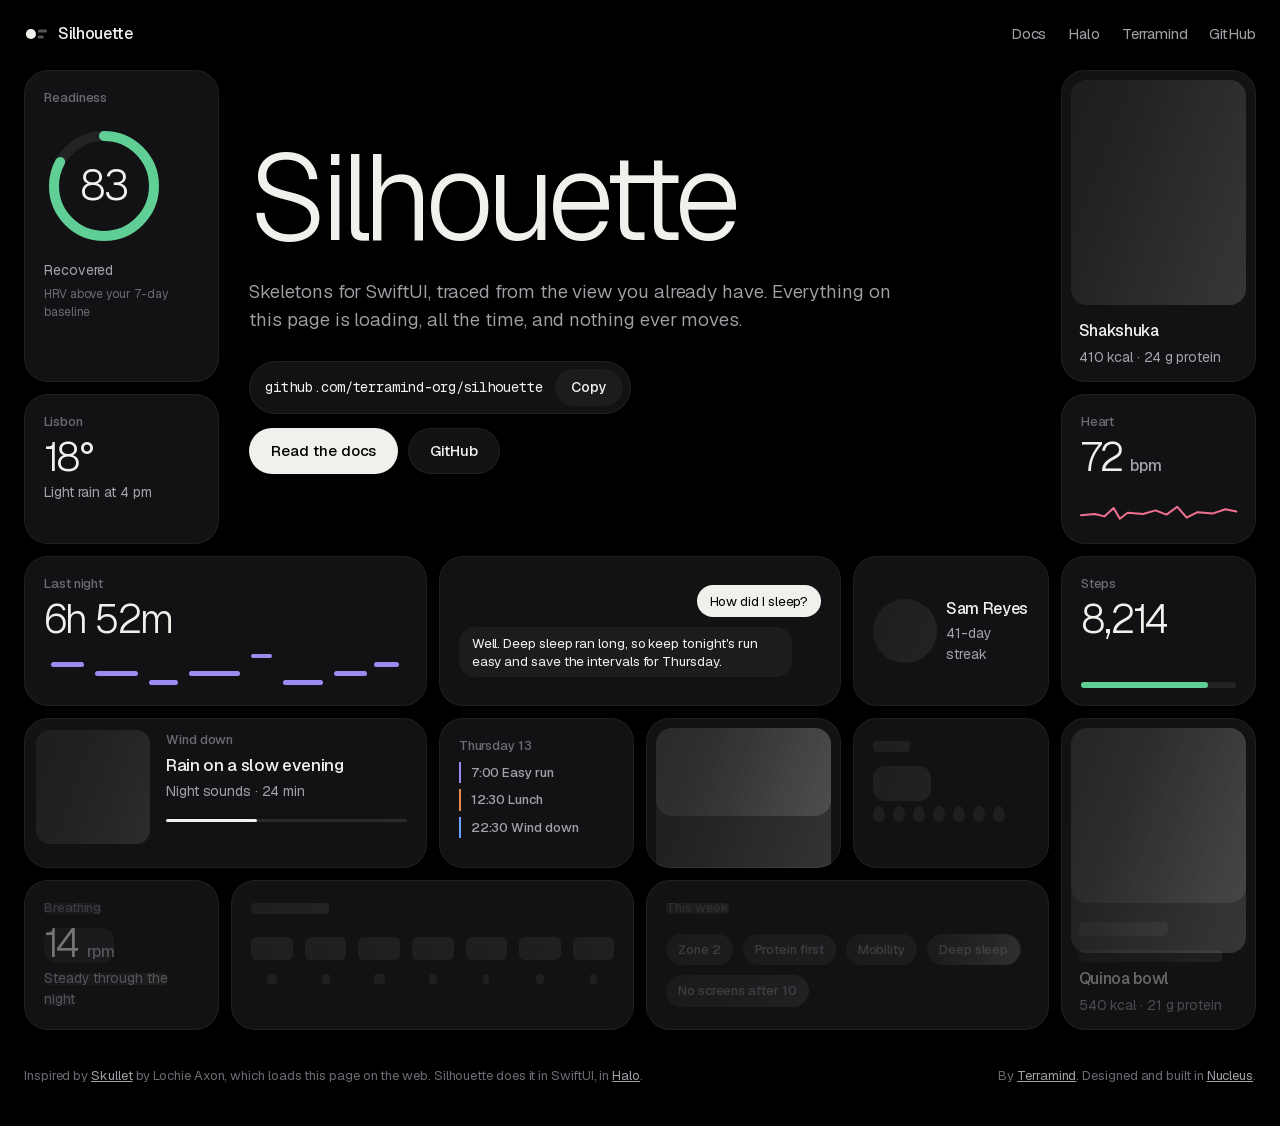
==== docs/index.html @ 97f40c13 "Landing skeletons match their cards exactly - Each card keeps its own remembered shape: without an i" ====
<!doctype html>
<html lang="en">
<head>
  <meta charset="utf-8">
  <meta name="viewport" content="width=device-width, initial-scale=1">
  <title>Silhouette: skeleton loading states for SwiftUI</title>
  <meta name="description" content="Silhouette draws a skeleton of exactly what is about to load in your SwiftUI app, traced from your real layout, so nothing on the page moves when the data arrives.">
  <meta name="theme-color" content="#000000">
  <meta name="color-scheme" content="dark">
  <meta property="og:type" content="website">
  <meta property="og:title" content="Silhouette: skeleton loading states for SwiftUI">
  <meta property="og:description" content="Skeletons traced from the SwiftUI view you already have, revealed as one sweep. Nothing on the page moves when the data lands.">
  <meta property="og:image" content="https://silhouette.terramind.io/assets/og.png">
  <meta name="twitter:card" content="summary_large_image">
  <link rel="icon" href="assets/mark.svg" type="image/svg+xml">
  <link rel="preload" href="assets/fonts/geist.woff2" as="font" type="font/woff2" crossorigin>
  <link rel="stylesheet" href="assets/landing.css?v=14">
  <script>if (!matchMedia("(prefers-reduced-motion: reduce)").matches) { document.documentElement.classList.add("waiting"); setTimeout(() => document.documentElement.classList.remove("waiting"), 1500); }</script>
</head>
<body>
  <header class="bar">
    <a class="brand" href="./" aria-label="Silhouette home">
      <svg viewBox="0 0 26 26" aria-hidden="true"><circle cx="7.5" cy="13" r="5.5"/><rect x="15" y="8" width="10" height="3.4" rx="1.7"/><rect x="15" y="14.6" width="6.5" height="3.4" rx="1.7"/></svg>
      Silhouette
    </a>
    <nav>
      <a href="docs/">Docs</a>
      <a href="https://tmnd.link/22sx1GlC">Halo</a>
      <a href="https://tmnd.link/O5UfLjI8">Terramind</a>
      <a href="https://github.com/terramind-org/silhouette">GitHub</a>
    </nav>
  </header>

  <main class="wall">
    <div class="lead" data-loads>
      <h1>Silhouette</h1>
      <p>Skeletons for SwiftUI, traced from the view you already have. Everything on this page is loading, all the time, and nothing ever moves.</p>
      <div class="install"><code>github.com/terramind-org/silhouette</code><button type="button" class="copy">Copy</button></div>
      <div class="go">
        <a class="button dark" href="docs/">Read the docs</a>
        <a class="button" href="https://github.com/terramind-org/silhouette">GitHub</a>
      </div>
    </div>

    <article class="piece tall readiness" data-piece>
      <span class="label">Readiness</span>
      <div class="dial">
        <svg class="ring" viewBox="0 0 120 120" aria-hidden="true"><circle cx="60" cy="60" r="50"/><circle class="on" cx="60" cy="60" r="50" pathLength="100" stroke-dasharray="83 100"/></svg>
        <strong class="big">83</strong>
      </div>
      <span>Recovered</span>
      <small>HRV above your 7-day baseline</small>
    </article>

    <article class="piece peach tall photo-card" data-piece>
      <img src="assets/img/plate-shakshuka.jpg" alt="A pan of shakshuka" width="640" height="640">
      <strong>Shakshuka</strong>
      <span>410 kcal · 24 g protein</span>
    </article>

    <article class="piece lilac wide" data-piece>
      <span class="label">Last night</span>
      <strong class="big">6h 52m</strong>
      <div class="stages" aria-hidden="true">
        <i style="--x:2%;--w:9%;--y:1"></i><i style="--x:14%;--w:12%;--y:2"></i><i style="--x:29%;--w:8%;--y:3"></i><i style="--x:40%;--w:14%;--y:2"></i><i style="--x:57%;--w:6%;--y:0"></i><i style="--x:66%;--w:11%;--y:3"></i><i style="--x:80%;--w:9%;--y:2"></i><i style="--x:91%;--w:7%;--y:1"></i>
      </div>
    </article>

    <article class="piece sky" data-piece>
      <span class="label">Lisbon</span>
      <strong class="big">18°</strong>
      <span>Light rain at 4 pm</span>
    </article>

    <article class="piece butter wide chat" data-piece>
      <p class="them">How did I sleep?</p>
      <p class="coach">Well. Deep sleep ran long, so keep tonight's run easy and save the intervals for Thursday.</p>
    </article>

    <article class="piece blush" data-piece>
      <span class="label">Heart</span>
      <strong class="big">72 <small>bpm</small></strong>
      <svg class="line" viewBox="0 0 200 50" preserveAspectRatio="none" aria-hidden="true"><polyline points="0,32 18,30 30,34 42,20 50,38 60,28 80,30 96,24 110,31 124,18 136,36 150,27 170,29 186,22 200,26"/></svg>
    </article>

    <article class="piece ice person" data-piece>
      <img src="assets/img/Hero.jpg" alt="" width="640" height="640">
      <div class="meta"><strong>Sam Reyes</strong><span>41-day streak</span></div>
    </article>

    <article class="piece ink wide playing" data-piece>
      <img src="assets/img/Sleeper.jpg" alt="" width="640" height="427">
      <div class="meta">
        <span class="label">Wind down</span>
        <strong>Rain on a slow evening</strong>
        <span>Night sounds · 24 min</span>
        <div class="track"><i></i></div>
      </div>
    </article>

    <article class="piece mint" data-piece>
      <span class="label">Steps</span>
      <strong class="big">8,214</strong>
      <div class="meter"><i style="width:82%"></i></div>
    </article>

    <article class="piece paper day" data-piece>
      <span class="label">Thursday 13</span>
      <p class="event lilac-ink">7:00 Easy run</p>
      <p class="event peach-ink">12:30 Lunch</p>
      <p class="event sky-ink">22:30 Wind down</p>
    </article>

    <article class="piece butter photo-card" data-piece>
      <img src="assets/img/plate-edamame.jpg" alt="A bowl of edamame" width="640" height="640">
      <strong>Edamame</strong>
    </article>

    <article class="piece sky" data-piece>
      <span class="label">Water</span>
      <strong class="big">1.6 <small>L</small></strong>
      <div class="drops" aria-hidden="true"><i></i><i></i><i></i><i></i><i></i><i class="off"></i><i class="off"></i></div>
    </article>

    <article class="piece lilac tall photo-card" data-piece>
      <img src="assets/img/plate-quinoa-bowl.jpg" alt="A quinoa bowl" width="640" height="640">
      <strong>Quinoa bowl</strong>
      <span>540 kcal · 21 g protein</span>
    </article>

    <article class="piece ice" data-piece>
      <span class="label">Breathing</span>
      <strong class="big">14 <small>rpm</small></strong>
      <span>Steady through the night</span>
    </article>

    <article class="piece peach wide week" data-piece>
      <span class="label">Training load</span>
      <div class="bars" aria-hidden="true"><i style="--h:42%"></i><i style="--h:70%"></i><i style="--h:30%"></i><i style="--h:88%"></i><i style="--h:56%"></i><i style="--h:18%"></i><i class="today" style="--h:64%"></i></div>
      <div class="days" aria-hidden="true"><b>M</b><b>T</b><b>W</b><b>T</b><b>F</b><b>S</b><b>S</b></div>
    </article>

    <article class="piece blush wide tags" data-piece>
      <span class="label">This week</span>
      <div class="chips"><b>Zone 2</b><b>Protein first</b><b>Mobility</b><b>Deep sleep</b><b>No screens after 10</b></div>
    </article>
  </main>

  <footer class="foot">
    <span>Inspired by <a href="https://skullet.lochie.me">Skullet</a> by Lochie Axon, which loads this page on the web. Silhouette does it in SwiftUI, in <a href="https://tmnd.link/22sx1GlC">Halo</a>.</span>
    <span>By <a href="https://tmnd.link/O5UfLjI8">Terramind</a>. Designed and built in <a href="https://tmnd.link/MptXVvgz">Nucleus</a>.</span>
  </footer>

  <script type="module" src="assets/landing.js?v=10"></script>
</body>
</html>
---- docs/assets/landing.css ----
/* The landing page: one dark wall of things loading. Quiet surfaces; colour only where the content has it. */

:root {
  --page: #000;
  --surface: #121214;
  --raised: #1c1c1f;
  --ink: #f2f0ec;
  --ink-2: #a3a1a8;
  --ink-3: #6c6a72;
  --line: rgb(255 255 255 / 0.06);
  --green: #5fcf95;
  --violet: #9b8cf2;
  --orange: #f08a4b;
  --rose: #f0718f;
  --blue: #6ea2ff;
  --font: "Geist", -apple-system, BlinkMacSystemFont, system-ui, sans-serif;
  --mono: "Geist Mono", ui-monospace, "SF Mono", Menlo, monospace;
}

@font-face {
  font-family: "Geist";
  src: url("fonts/geist.woff2") format("woff2");
  font-weight: 100 900;
  font-display: swap;
}
@font-face {
  font-family: "Geist Mono";
  src: url("fonts/geist-mono.woff2") format("woff2");
  font-weight: 100 900;
  font-display: swap;
}

* { box-sizing: border-box; }
html { background: var(--page); color-scheme: dark; }
body {
  margin: 0;
  color: var(--ink);
  font: 15px/1.5 var(--font);
  letter-spacing: -0.005em;
  -webkit-font-smoothing: antialiased;
  -moz-osx-font-smoothing: grayscale;
  text-rendering: optimizeLegibility;
}
a { color: inherit; }
img { display: block; max-width: 100%; }

/* ---------- Bar ---------- */

.bar {
  display: flex;
  align-items: center;
  justify-content: space-between;
  flex-wrap: wrap;
  gap: 12px 24px;
  max-width: 1320px;
  margin: 0 auto;
  padding: 22px 24px 10px;
}
.brand { display: inline-flex; align-items: center; gap: 10px; font-weight: 500; font-size: 16px; letter-spacing: -0.02em; text-decoration: none; }
.brand svg { width: 24px; height: 24px; fill: var(--ink); }
.brand svg rect { opacity: 0.35; }
.bar nav { display: flex; flex-wrap: wrap; gap: 22px; font-size: 15px; }
.bar nav a { color: var(--ink-2); text-decoration: none; }
.bar nav a:hover { color: var(--ink); }

/* ---------- The wall ---------- */

.wall {
  display: grid;
  grid-template-columns: repeat(6, minmax(0, 1fr));
  /* Rows never depend on what is in them: a card is the same size loading and loaded, so the
     wall never reflows when its content lands. */
  grid-auto-rows: 150px;
  grid-auto-flow: dense;
  gap: 12px;
  max-width: 1320px;
  margin: 0 auto;
  padding: 14px 24px 28px;
}

.lead {
  grid-column: 2 / span 4;
  grid-row: 1 / span 3;
  padding: 8px 18px;
}
/* Each piece's content sits in one wrapper that carries its layout, so the copy Skullet measures
   lays out exactly like the content it stands for. */
.in { display: flex; flex-direction: column; gap: 4px; height: 100%; min-height: 0; min-width: 0; }
.lead .in { justify-content: center; gap: 0; }
.lead h1 {
  margin: 0;
  font: 300 clamp(56px, 9.5vw, 144px)/0.95 var(--font);
  letter-spacing: -0.06em;
}
.lead p {
  margin: 22px 0 0;
  max-width: 34em;
  font-size: clamp(16px, 1.5vw, 19px);
  line-height: 1.5;
  font-weight: 350;
  color: var(--ink-2);
}
.install {
  display: inline-flex;
  align-items: center;
  gap: 12px;
  align-self: flex-start;
  margin-top: 26px;
  padding: 8px 8px 8px 16px;
  border-radius: 999px;
  background: var(--surface);
  box-shadow: inset 0 0 0 1px var(--line);
}
.install code { font: 14px var(--mono); color: var(--ink); }
.copy, .button {
  font: inherit;
  font-size: 14px;
  font-weight: 500;
  border: 0;
  border-radius: 999px;
  padding: 8px 16px;
  cursor: pointer;
  background: var(--raised);
  color: var(--ink);
  text-decoration: none;
}
.copy.done { color: var(--green); }
.go { display: flex; gap: 10px; margin-top: 14px; }
.button { padding: 12px 22px; font-size: 15px; background: var(--surface); box-shadow: inset 0 0 0 1px var(--line); }
.button.dark { background: var(--ink); color: #000; box-shadow: none; }

/* ---------- Pieces ---------- */

.piece {
  position: relative;
  min-width: 0;
  overflow: hidden;
  border-radius: 24px;
  padding: 18px 20px;
  background: var(--surface);
  box-shadow: inset 0 0 0 1px var(--line);
  --skullet-base: rgb(255 255 255 / 0.06);
  --skullet-highlight: rgb(255 255 255 / 0.1);
}
.piece.wide { grid-column: span 2; }
.piece.tall { grid-row: span 2; }

.label { font-size: 13px; font-weight: 500; color: var(--ink-3); }
.piece span:not(.label) { font-size: 14px; color: var(--ink-2); }
.piece small { font-size: 12px; color: var(--ink-3); }
.big { font: 300 40px/1.05 var(--font); letter-spacing: -0.045em; color: var(--ink); }
.big small { font-size: 16px; font-weight: 500; letter-spacing: 0; color: var(--ink-2); }

/* Readiness ring */
.dial { position: relative; width: 120px; height: 120px; margin: 14px 0 10px; }
.dial .big { position: absolute; inset: 0; display: grid; place-items: center; font-size: 42px; }
.ring { width: 100%; height: 100%; transform: rotate(-90deg); }
.ring circle { fill: none; stroke: rgb(255 255 255 / 0.07); stroke-width: 10; }
.ring .on { stroke: var(--green); stroke-linecap: round; }

/* Photo cards */
.photo-card { padding: 10px 10px 14px; }
.photo-card img { width: 100%; flex: 1; min-height: 0; object-fit: cover; border-radius: 16px; }
.photo-card strong { margin: 10px 8px 0; font-size: 16px; font-weight: 500; letter-spacing: -0.02em; }
.photo-card span { margin: 0 8px; }

/* Sleep stages */
.stages { position: relative; flex: 1; min-height: 28px; margin-top: 10px; }
.stages i { position: absolute; left: var(--x); width: var(--w); top: calc(var(--y) * 26%); height: 14%; border-radius: 999px; background: var(--violet); }

/* Chat */
.chat .in { justify-content: center; gap: 10px; }
.chat p { margin: 0; padding: 7px 13px; border-radius: 16px; font-size: 13.5px; line-height: 1.35; max-width: 92%; }
.chat .them { align-self: flex-end; background: var(--ink); color: #000; }
.chat .coach { background: var(--raised); }

/* Heart line */
.line { width: 100%; height: 40px; margin-top: auto; padding-top: 10px; overflow: visible; }
.line polyline { fill: none; stroke: var(--rose); stroke-width: 2; stroke-linejoin: round; stroke-linecap: round; vector-effect: non-scaling-stroke; }

/* Person */
.person .in { flex-direction: row; align-items: center; gap: 14px; }
.person img { width: 64px; height: 64px; border-radius: 50%; object-fit: cover; object-position: 50% 20%; }
.person .meta { display: flex; flex-direction: column; gap: 2px; }
.person strong { font-size: 16px; font-weight: 500; letter-spacing: -0.02em; }

/* Now playing */
.playing { padding: 12px; }
.playing .in { flex-direction: row; align-items: flex-start; gap: 16px; }
.playing img { width: 114px; height: 114px; aspect-ratio: 1; border-radius: 14px; object-fit: cover; flex: none; }
.playing .meta { display: flex; flex-direction: column; justify-content: center; gap: 3px; min-width: 0; flex: 1; padding-right: 8px; }
.playing strong { font-size: 17px; font-weight: 500; letter-spacing: -0.02em; }
.track { height: 3px; border-radius: 3px; background: rgb(255 255 255 / 0.1); margin-top: 14px; }
.track i { display: block; width: 38%; height: 100%; border-radius: inherit; background: var(--ink); }

/* Steps */
.meter { height: 6px; border-radius: 99px; background: rgb(255 255 255 / 0.07); margin-top: auto; }
.meter i { display: block; height: 100%; border-radius: inherit; background: var(--green); }

/* Day */
.day .in { gap: 6px; }
.event { margin: 0; padding: 1px 10px; border-left: 2px solid; font-size: 13px; font-weight: 500; color: var(--ink-2); }
.lilac-ink { border-color: var(--violet); }
.peach-ink { border-color: var(--orange); }
.sky-ink { border-color: var(--blue); }

/* Water */
.drops { display: flex; gap: 8px; margin-top: auto; }
.drops i { width: 12px; height: 16px; border-radius: 50% 50% 50% 50% / 60% 60% 40% 40%; background: var(--blue); }
.drops i.off { background: rgb(255 255 255 / 0.08); }

/* Training load */
.bars { flex: 1; min-height: 30px; display: flex; align-items: flex-end; gap: 12px; margin-top: 8px; }
.bars i { flex: 1; min-width: 0; height: var(--h); border-radius: 6px; background: rgb(255 255 255 / 0.08); }
.bars i.today { background: var(--orange); }
.days { display: flex; gap: 12px; margin-top: 6px; }
.days b { flex: 1; min-width: 0; text-align: center; font-size: 11px; font-weight: 500; color: var(--ink-3); }

/* Tags */
.tags .chips { display: flex; flex-wrap: wrap; gap: 10px; margin-top: 12px; }
.tags b { font-weight: 500; font-size: 13px; padding: 6px 12px; border-radius: 999px; background: var(--raised); color: var(--ink-2); }

/* ---------- Foot ---------- */

.foot {
  display: flex;
  flex-wrap: wrap;
  justify-content: space-between;
  gap: 8px 24px;
  max-width: 1320px;
  margin: 0 auto;
  padding: 8px 24px 40px;
  font-size: 13px;
  color: var(--ink-3);
}
.foot a { color: var(--ink-2); }

/* Skullet holds a piece's content in a pane of its own, and while loading lays out the skeleton's
   copy in a container of its own: both take the piece's full height, so the skeleton is laid out
   exactly as the content will be. */
.piece [skullet-pane], .lead [skullet-pane],
.piece [skullet-loading], .lead [skullet-loading],
.piece [skullet-snapshot], .lead [skullet-snapshot] { height: 100%; }

/* Until the skeletons are drawn, what they stand for stays out of sight. */
.waiting [data-piece] > *, .waiting [data-loads] > * { visibility: hidden; }

/* ---------- Narrower screens ---------- */

/* Tablets and small laptops: four columns, the lead across the top. */
@media (max-width: 1180px) {
  .wall { grid-template-columns: repeat(4, minmax(0, 1fr)); }
  .lead { grid-column: 1 / -1; grid-row: 1 / span 3; padding: 24px 6px; }
}
/* Phones: two columns, wide pieces across both. */
@media (max-width: 720px) {
  .bar { padding: 16px 16px 4px; }
  .bar nav { gap: 18px; font-size: 14px; }
  .wall { grid-template-columns: repeat(2, minmax(0, 1fr)); grid-auto-rows: 150px; gap: 10px; padding: 8px 16px 24px; }
  .lead { padding: 28px 2px 22px; }
  .lead p { margin-top: 16px; }
  .install { margin-top: 20px; max-width: 100%; }
  .install code { font-size: 12.5px; overflow: hidden; text-overflow: ellipsis; white-space: nowrap; }
  .piece { border-radius: 20px; padding: 16px; }
  .big { font-size: 34px; }
  .playing img { width: 88px; height: 88px; }
  .foot { padding: 8px 16px 32px; }
}
/* The narrowest phones: wide pieces stay wide, everything else halves. */
@media (max-width: 380px) {
  .bar nav { gap: 14px; }
  .lead h1 { font-size: 52px; }
  .dial { width: 96px; height: 96px; }
  .dial .big { font-size: 32px; }
}
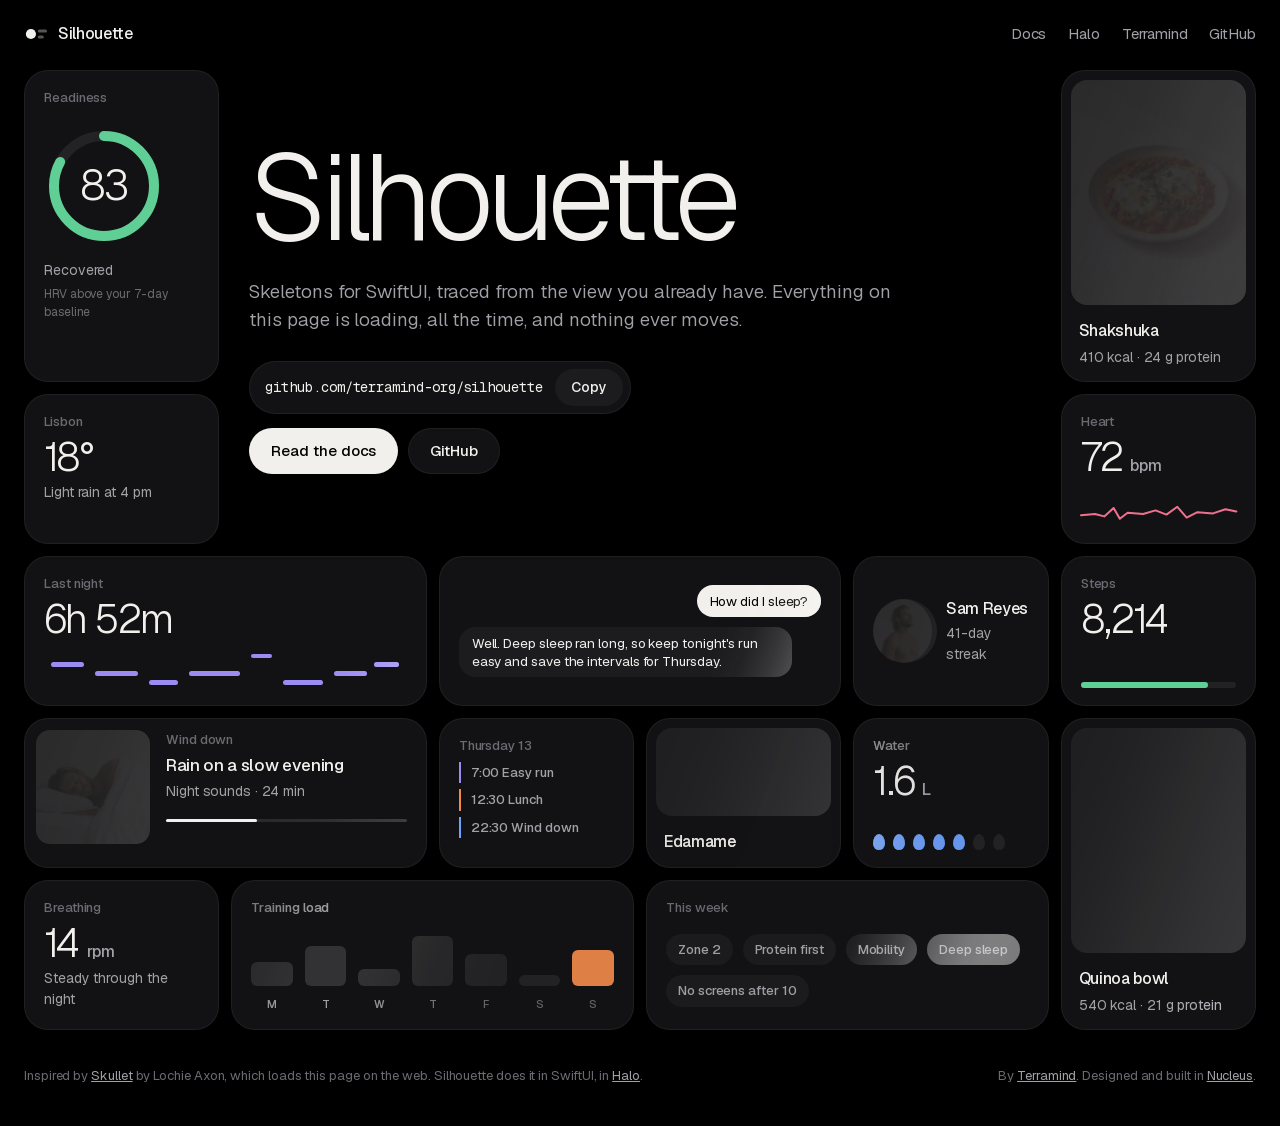
==== commit ac6a60f4: "Landing skeletons sit exactly on their content - Skeletons are measured only once the page's fonts a" ====
--- a/docs/index.html
+++ b/docs/index.html
@@ -14,8 +14,9 @@
   <meta name="twitter:card" content="summary_large_image">
   <link rel="icon" href="assets/mark.svg" type="image/svg+xml">
   <link rel="preload" href="assets/fonts/geist.woff2" as="font" type="font/woff2" crossorigin>
-  <link rel="stylesheet" href="assets/landing.css?v=14">
-  <script>if (!matchMedia("(prefers-reduced-motion: reduce)").matches) { document.documentElement.classList.add("waiting"); setTimeout(() => document.documentElement.classList.remove("waiting"), 1500); }</script>
+  <link rel="preload" href="assets/fonts/geist-mono.woff2" as="font" type="font/woff2" crossorigin>
+  <link rel="stylesheet" href="assets/landing.css?v=15">
+  <script>if (!matchMedia("(prefers-reduced-motion: reduce)").matches) { document.documentElement.classList.add("waiting"); setTimeout(() => document.documentElement.classList.remove("waiting"), 2500); }</script>
 </head>
 <body>
   <header class="bar">
@@ -151,6 +152,6 @@
     <span>By <a href="https://tmnd.link/O5UfLjI8">Terramind</a>. Designed and built in <a href="https://tmnd.link/MptXVvgz">Nucleus</a>.</span>
   </footer>
 
-  <script type="module" src="assets/landing.js?v=10"></script>
+  <script type="module" src="assets/landing.js?v=12"></script>
 </body>
 </html>
--- a/docs/assets/landing.css
+++ b/docs/assets/landing.css
@@ -154,7 +154,7 @@
 /* Readiness ring */
 .dial { position: relative; width: 120px; height: 120px; margin: 14px 0 10px; }
 .dial .big { position: absolute; inset: 0; display: grid; place-items: center; font-size: 42px; }
-.ring { width: 100%; height: 100%; transform: rotate(-90deg); }
+.ring { width: 100%; height: 100%; border-radius: 50%; transform: rotate(-90deg); }
 .ring circle { fill: none; stroke: rgb(255 255 255 / 0.07); stroke-width: 10; }
 .ring .on { stroke: var(--green); stroke-linecap: round; }
 
@@ -175,7 +175,7 @@
 .chat .coach { background: var(--raised); }
 
 /* Heart line */
-.line { width: 100%; height: 40px; margin-top: auto; padding-top: 10px; overflow: visible; }
+.line { width: 100%; height: 40px; margin-top: auto; padding-top: 10px; border-radius: 10px; overflow: visible; }
 .line polyline { fill: none; stroke: var(--rose); stroke-width: 2; stroke-linejoin: round; stroke-linecap: round; vector-effect: non-scaling-stroke; }
 
 /* Person */
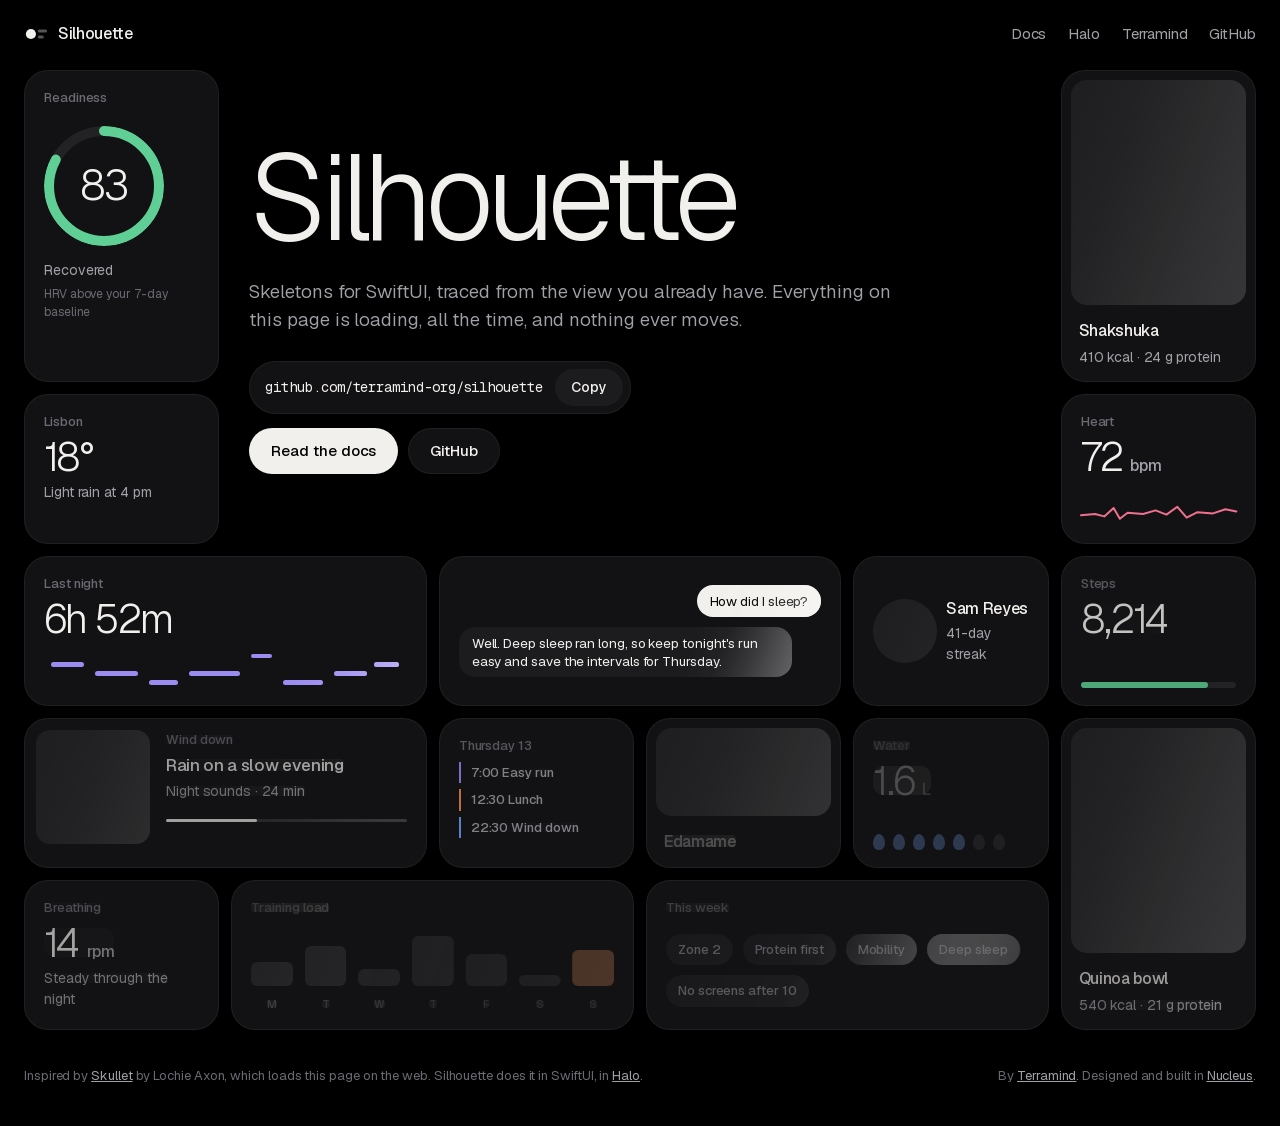
==== commit ddd9e15c: "Landing skeletons match on a real refresh - A first visit measures each skeleton from Skullet's ghos" ====
--- a/docs/index.html
+++ b/docs/index.html
@@ -15,7 +15,7 @@
   <link rel="icon" href="assets/mark.svg" type="image/svg+xml">
   <link rel="preload" href="assets/fonts/geist.woff2" as="font" type="font/woff2" crossorigin>
   <link rel="preload" href="assets/fonts/geist-mono.woff2" as="font" type="font/woff2" crossorigin>
-  <link rel="stylesheet" href="assets/landing.css?v=15">
+  <link rel="stylesheet" href="assets/landing.css?v=16">
   <script>if (!matchMedia("(prefers-reduced-motion: reduce)").matches) { document.documentElement.classList.add("waiting"); setTimeout(() => document.documentElement.classList.remove("waiting"), 2500); }</script>
 </head>
 <body>
@@ -46,7 +46,7 @@
     <article class="piece tall readiness" data-piece>
       <span class="label">Readiness</span>
       <div class="dial">
-        <svg class="ring" viewBox="0 0 120 120" aria-hidden="true"><circle cx="60" cy="60" r="50"/><circle class="on" cx="60" cy="60" r="50" pathLength="100" stroke-dasharray="83 100"/></svg>
+        <svg class="ring" viewBox="0 0 120 120" aria-hidden="true"><circle cx="60" cy="60" r="55"/><circle class="on" cx="60" cy="60" r="55" pathLength="100" stroke-dasharray="83 100"/></svg>
         <strong class="big">83</strong>
       </div>
       <span>Recovered</span>
@@ -152,6 +152,6 @@
     <span>By <a href="https://tmnd.link/O5UfLjI8">Terramind</a>. Designed and built in <a href="https://tmnd.link/MptXVvgz">Nucleus</a>.</span>
   </footer>
 
-  <script type="module" src="assets/landing.js?v=12"></script>
+  <script type="module" src="assets/landing.js?v=13"></script>
 </body>
 </html>
--- a/docs/assets/landing.css
+++ b/docs/assets/landing.css
@@ -236,11 +236,12 @@
 .foot a { color: var(--ink-2); }
 
 /* Skullet holds a piece's content in a pane of its own, and while loading lays out the skeleton's
-   copy in a container of its own: both take the piece's full height, so the skeleton is laid out
+   copy (a ghost on a first visit, a snapshot after) in a container of its own: all take the piece's full height, so the skeleton is laid out
    exactly as the content will be. */
 .piece [skullet-pane], .lead [skullet-pane],
 .piece [skullet-loading], .lead [skullet-loading],
-.piece [skullet-snapshot], .lead [skullet-snapshot] { height: 100%; }
+.piece [skullet-snapshot], .lead [skullet-snapshot],
+.piece [skullet-ghost], .lead [skullet-ghost] { height: 100%; }
 
 /* Until the skeletons are drawn, what they stand for stays out of sight. */
 .waiting [data-piece] > *, .waiting [data-loads] > * { visibility: hidden; }
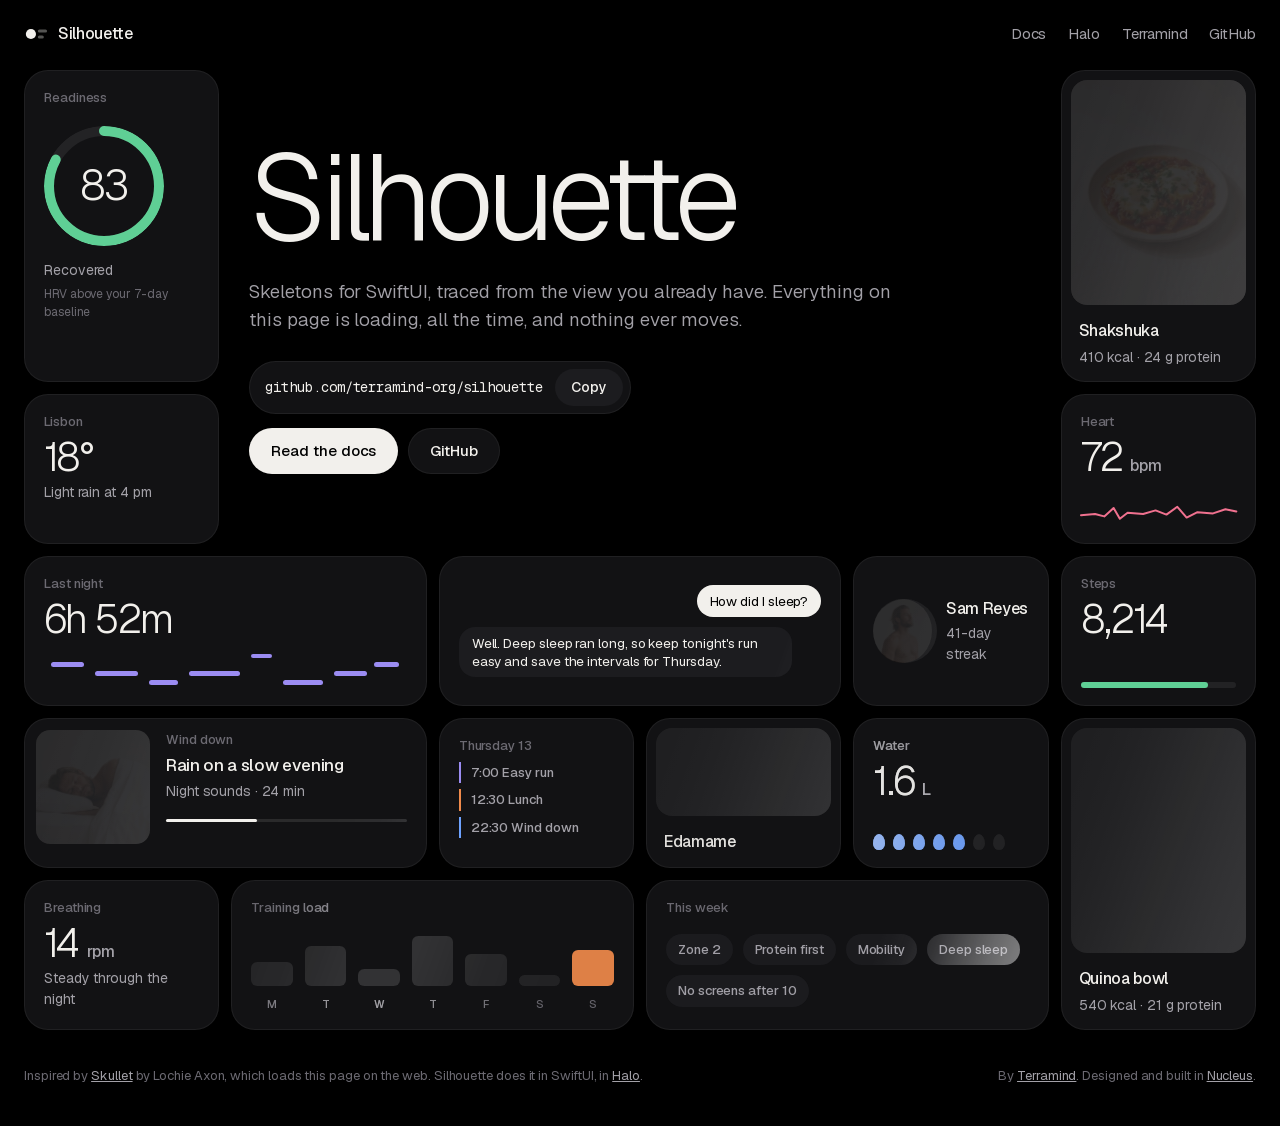
==== commit 7450e7f8: "Serve the agent skill and an llms.txt from the website - /skill.md is made from skills/silhouette/SK" ====
--- a/docs/index.html
+++ b/docs/index.html
@@ -12,6 +12,7 @@
   <meta property="og:description" content="Skeletons traced from the SwiftUI view you already have, revealed as one sweep. Nothing on the page moves when the data lands.">
   <meta property="og:image" content="https://silhouette.terramind.io/assets/og.png">
   <meta name="twitter:card" content="summary_large_image">
+  <link rel="alternate" type="text/plain" title="llms.txt" href="llms.txt">
   <link rel="icon" href="assets/mark.svg" type="image/svg+xml">
   <link rel="preload" href="assets/fonts/geist.woff2" as="font" type="font/woff2" crossorigin>
   <link rel="preload" href="assets/fonts/geist-mono.woff2" as="font" type="font/woff2" crossorigin>
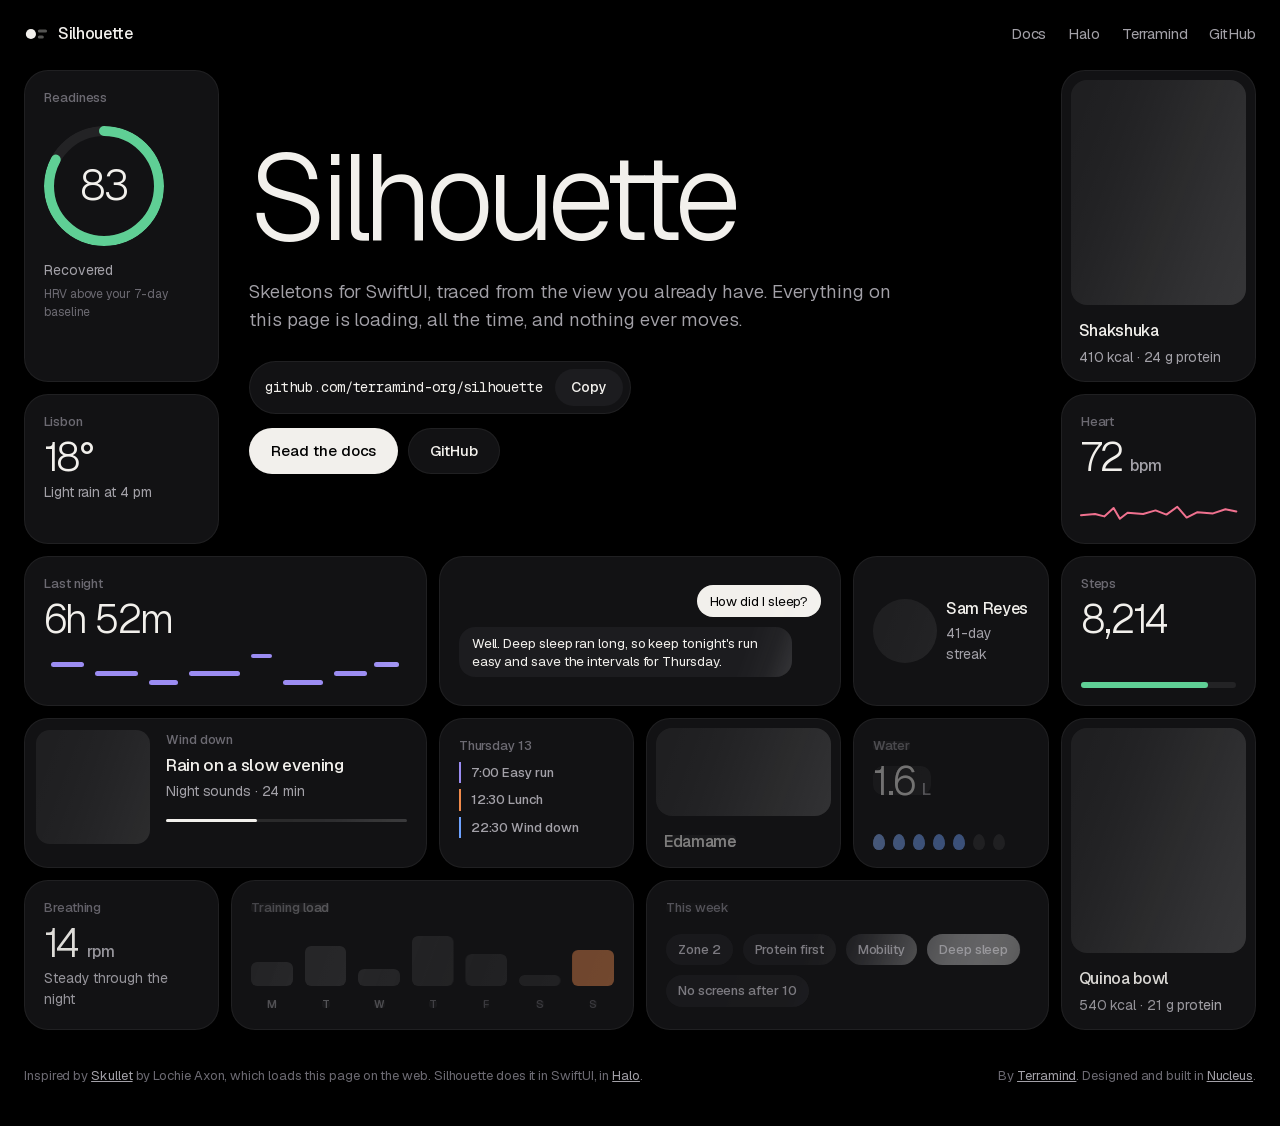
==== commit bd08f396: "Silhouette site measures itself: Tag Manager GTM-WWGHW69G (GA4 G-FKDMZXW8MH) behind Consent Mode v2 " ====
--- a/docs/index.html
+++ b/docs/index.html
@@ -16,10 +16,22 @@
   <link rel="icon" href="assets/mark.svg" type="image/svg+xml">
   <link rel="preload" href="assets/fonts/geist.woff2" as="font" type="font/woff2" crossorigin>
   <link rel="preload" href="assets/fonts/geist-mono.woff2" as="font" type="font/woff2" crossorigin>
-  <link rel="stylesheet" href="assets/landing.css?v=16">
+  <link rel="stylesheet" href="assets/landing.css?v=17">
   <script>if (!matchMedia("(prefers-reduced-motion: reduce)").matches) { document.documentElement.classList.add("waiting"); setTimeout(() => document.documentElement.classList.remove("waiting"), 2500); }</script>
+  <script>
+    // Consent Mode v2 defaults before Tag Manager: denied in the EEA, IS, LI, NO, GB and CH until the visitor chooses (assets/analytics.js), granted elsewhere.
+    window.dataLayer = window.dataLayer || [];
+    function gtag() { dataLayer.push(arguments); }
+    gtag("consent", "default", { ad_storage: "denied", ad_user_data: "denied", ad_personalization: "denied", analytics_storage: "denied", region: ["AT","BE","BG","HR","CY","CZ","DK","EE","FI","FR","DE","GR","HU","IE","IT","LV","LT","LU","MT","NL","PL","PT","RO","SK","SI","ES","SE","IS","LI","NO","GB","CH"], wait_for_update: 500 });
+    gtag("consent", "default", { ad_storage: "granted", ad_user_data: "granted", ad_personalization: "granted", analytics_storage: "granted" });
+    try { var c = localStorage.getItem("sil:consent"); if (c) gtag("consent", "update", { ad_storage: c, ad_user_data: c, ad_personalization: c, analytics_storage: c }); } catch (e) {}
+    (function(w,d,s,l,i){w[l]=w[l]||[];w[l].push({'gtm.start':new Date().getTime(),event:'gtm.js'});var f=d.getElementsByTagName(s)[0],j=d.createElement(s),dl=l!='dataLayer'?'&l='+l:'';j.async=true;j.src='https://www.googletagmanager.com/gtm.js?id='+i+dl;f.parentNode.insertBefore(j,f);})(window,document,'script','dataLayer','GTM-WWGHW69G');
+  </script>
+  <script src="assets/analytics.js" defer></script>
 </head>
 <body>
+<noscript><iframe src="https://www.googletagmanager.com/ns.html?id=GTM-WWGHW69G" height="0" width="0" style="display:none;visibility:hidden"></iframe></noscript>
+
   <header class="bar">
     <a class="brand" href="./" aria-label="Silhouette home">
       <svg viewBox="0 0 26 26" aria-hidden="true"><circle cx="7.5" cy="13" r="5.5"/><rect x="15" y="8" width="10" height="3.4" rx="1.7"/><rect x="15" y="14.6" width="6.5" height="3.4" rx="1.7"/></svg>
@@ -27,9 +39,9 @@
     </a>
     <nav>
       <a href="docs/">Docs</a>
-      <a href="https://tmnd.link/22sx1GlC">Halo</a>
-      <a href="https://tmnd.link/O5UfLjI8">Terramind</a>
-      <a href="https://github.com/terramind-org/silhouette">GitHub</a>
+      <a href="https://tmnd.link/Y6IItPqX" data-placement="landing-nav" data-destination="halo">Halo</a>
+      <a href="https://tmnd.link/hL79LZHU" data-placement="landing-nav" data-destination="terramind">Terramind</a>
+      <a href="https://tmnd.link/agEJ4yXr" data-placement="landing-nav" data-destination="github">GitHub</a>
     </nav>
   </header>
 
@@ -40,7 +52,7 @@
       <div class="install"><code>github.com/terramind-org/silhouette</code><button type="button" class="copy">Copy</button></div>
       <div class="go">
         <a class="button dark" href="docs/">Read the docs</a>
-        <a class="button" href="https://github.com/terramind-org/silhouette">GitHub</a>
+        <a class="button" href="https://tmnd.link/kA7bc5sh" data-placement="landing-hero" data-destination="github">GitHub</a>
       </div>
     </div>
 
@@ -149,8 +161,8 @@
   </main>
 
   <footer class="foot">
-    <span>Inspired by <a href="https://skullet.lochie.me">Skullet</a> by Lochie Axon, which loads this page on the web. Silhouette does it in SwiftUI, in <a href="https://tmnd.link/22sx1GlC">Halo</a>.</span>
-    <span>By <a href="https://tmnd.link/O5UfLjI8">Terramind</a>. Designed and built in <a href="https://tmnd.link/MptXVvgz">Nucleus</a>.</span>
+    <span>Inspired by <a href="https://skullet.lochie.me">Skullet</a> by Lochie Axon, which loads this page on the web. Silhouette does it in SwiftUI, in <a href="https://tmnd.link/37FaO0gi" data-placement="landing-footer" data-destination="halo">Halo</a>.</span>
+    <span>By <a href="https://tmnd.link/pIzXlWSo" data-placement="landing-footer" data-destination="terramind">Terramind</a>. Designed and built in <a href="https://tmnd.link/V64fwabu" data-placement="landing-footer" data-destination="nucleus">Nucleus</a>.</span>
   </footer>
 
   <script type="module" src="assets/landing.js?v=13"></script>
--- a/docs/assets/landing.css
+++ b/docs/assets/landing.css
@@ -274,3 +274,11 @@
   .dial { width: 96px; height: 96px; }
   .dial .big { font-size: 32px; }
 }
+
+/* Cookie banner (assets/analytics.js): a quiet card, bottom right; a bottom sheet on phones. */
+.consent { position: fixed; z-index: 50; right: 16px; bottom: 16px; max-width: 360px; padding: 16px; border-radius: 16px; background: rgb(28 28 31 / 0.88); backdrop-filter: blur(16px); -webkit-backdrop-filter: blur(16px); border: 1px solid rgb(255 255 255 / 0.08); color: #f2f0ec; font: 14px/1.5 "Geist", -apple-system, system-ui, sans-serif; }
+.consent p { margin: 0 0 12px; color: rgb(242 240 236 / 0.72); }
+.consent div { display: flex; gap: 8px; }
+.consent button { flex: 1; height: 36px; border-radius: 999px; border: 1px solid rgb(255 255 255 / 0.1); background: rgb(255 255 255 / 0.06); color: inherit; font: inherit; font-weight: 500; cursor: pointer; }
+.consent button[data-c="1"] { background: #f2f0ec; color: #000; border-color: transparent; }
+@media (max-width: 520px) { .consent { left: 8px; right: 8px; bottom: 8px; max-width: none; } }
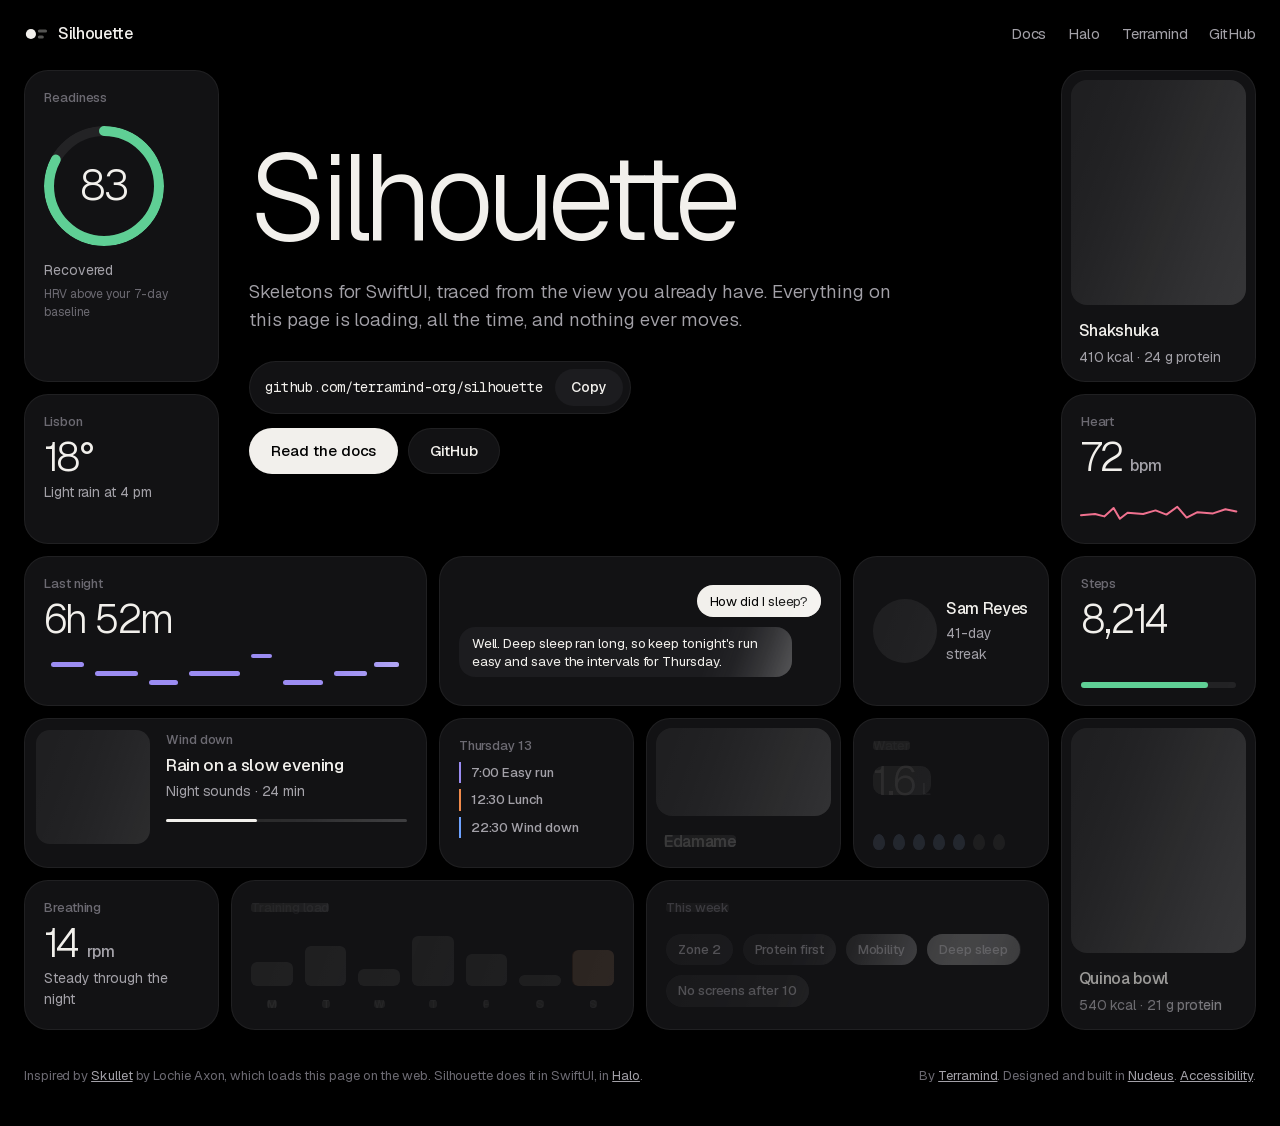
==== commit 14372555: "fix(site): accessibility statement and pausable docs recordings - /accessibility/ page (WCAG 2.2 AA " ====
--- a/docs/index.html
+++ b/docs/index.html
@@ -162,7 +162,7 @@
 
   <footer class="foot">
     <span>Inspired by <a href="https://skullet.lochie.me">Skullet</a> by Lochie Axon, which loads this page on the web. Silhouette does it in SwiftUI, in <a href="https://tmnd.link/37FaO0gi" data-placement="landing-footer" data-destination="halo">Halo</a>.</span>
-    <span>By <a href="https://tmnd.link/pIzXlWSo" data-placement="landing-footer" data-destination="terramind">Terramind</a>. Designed and built in <a href="https://tmnd.link/V64fwabu" data-placement="landing-footer" data-destination="nucleus">Nucleus</a>.</span>
+    <span>By <a href="https://tmnd.link/pIzXlWSo" data-placement="landing-footer" data-destination="terramind">Terramind</a>. Designed and built in <a href="https://tmnd.link/V64fwabu" data-placement="landing-footer" data-destination="nucleus">Nucleus</a>. <a href="accessibility/">Accessibility</a>.</span>
   </footer>
 
   <script type="module" src="assets/landing.js?v=13"></script>
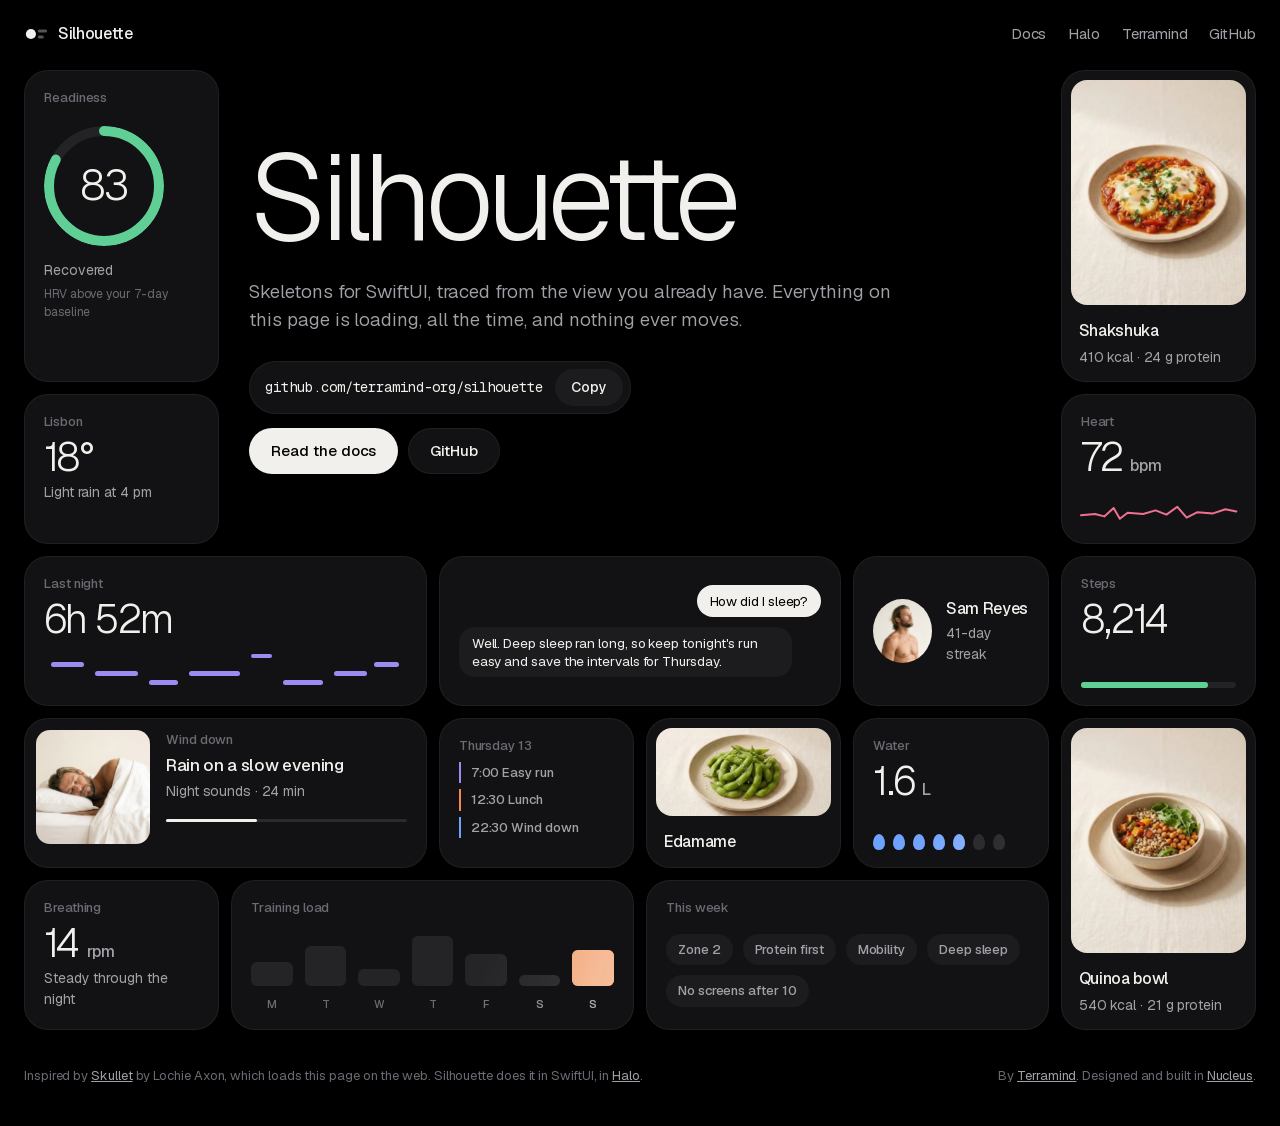
==== commit 86af42e9: "The site tells search engines what it is: a robots.txt with the sitemap, a canonical on both pages, " ====
--- a/docs/index.html
+++ b/docs/index.html
@@ -7,11 +7,15 @@
   <meta name="description" content="Silhouette draws a skeleton of exactly what is about to load in your SwiftUI app, traced from your real layout, so nothing on the page moves when the data arrives.">
   <meta name="theme-color" content="#000000">
   <meta name="color-scheme" content="dark">
+  <link rel="canonical" href="https://silhouette.terramind.io/">
   <meta property="og:type" content="website">
+  <meta property="og:url" content="https://silhouette.terramind.io/">
+  <meta property="og:site_name" content="Silhouette">
   <meta property="og:title" content="Silhouette: skeleton loading states for SwiftUI">
   <meta property="og:description" content="Skeletons traced from the SwiftUI view you already have, revealed as one sweep. Nothing on the page moves when the data lands.">
   <meta property="og:image" content="https://silhouette.terramind.io/assets/og.png">
   <meta name="twitter:card" content="summary_large_image">
+  <script type="application/ld+json">{"@context":"https://schema.org","@type":"SoftwareSourceCode","name":"Silhouette","description":"Skeleton loading states for SwiftUI, traced from the view you already have.","url":"https://silhouette.terramind.io/","codeRepository":"https://github.com/terramind-org/silhouette","programmingLanguage":"Swift","runtimePlatform":"iOS","license":"https://opensource.org/licenses/MIT","author":{"@type":"Organization","name":"Terramind","url":"https://terramind.com"}}</script>
   <link rel="alternate" type="text/plain" title="llms.txt" href="llms.txt">
   <link rel="icon" href="assets/mark.svg" type="image/svg+xml">
   <link rel="preload" href="assets/fonts/geist.woff2" as="font" type="font/woff2" crossorigin>
@@ -162,7 +166,7 @@
 
   <footer class="foot">
     <span>Inspired by <a href="https://skullet.lochie.me">Skullet</a> by Lochie Axon, which loads this page on the web. Silhouette does it in SwiftUI, in <a href="https://tmnd.link/37FaO0gi" data-placement="landing-footer" data-destination="halo">Halo</a>.</span>
-    <span>By <a href="https://tmnd.link/pIzXlWSo" data-placement="landing-footer" data-destination="terramind">Terramind</a>. Designed and built in <a href="https://tmnd.link/V64fwabu" data-placement="landing-footer" data-destination="nucleus">Nucleus</a>. <a href="accessibility/">Accessibility</a>.</span>
+    <span>By <a href="https://tmnd.link/pIzXlWSo" data-placement="landing-footer" data-destination="terramind">Terramind</a>. Designed and built in <a href="https://tmnd.link/V64fwabu" data-placement="landing-footer" data-destination="nucleus">Nucleus</a>.</span>
   </footer>
 
   <script type="module" src="assets/landing.js?v=13"></script>
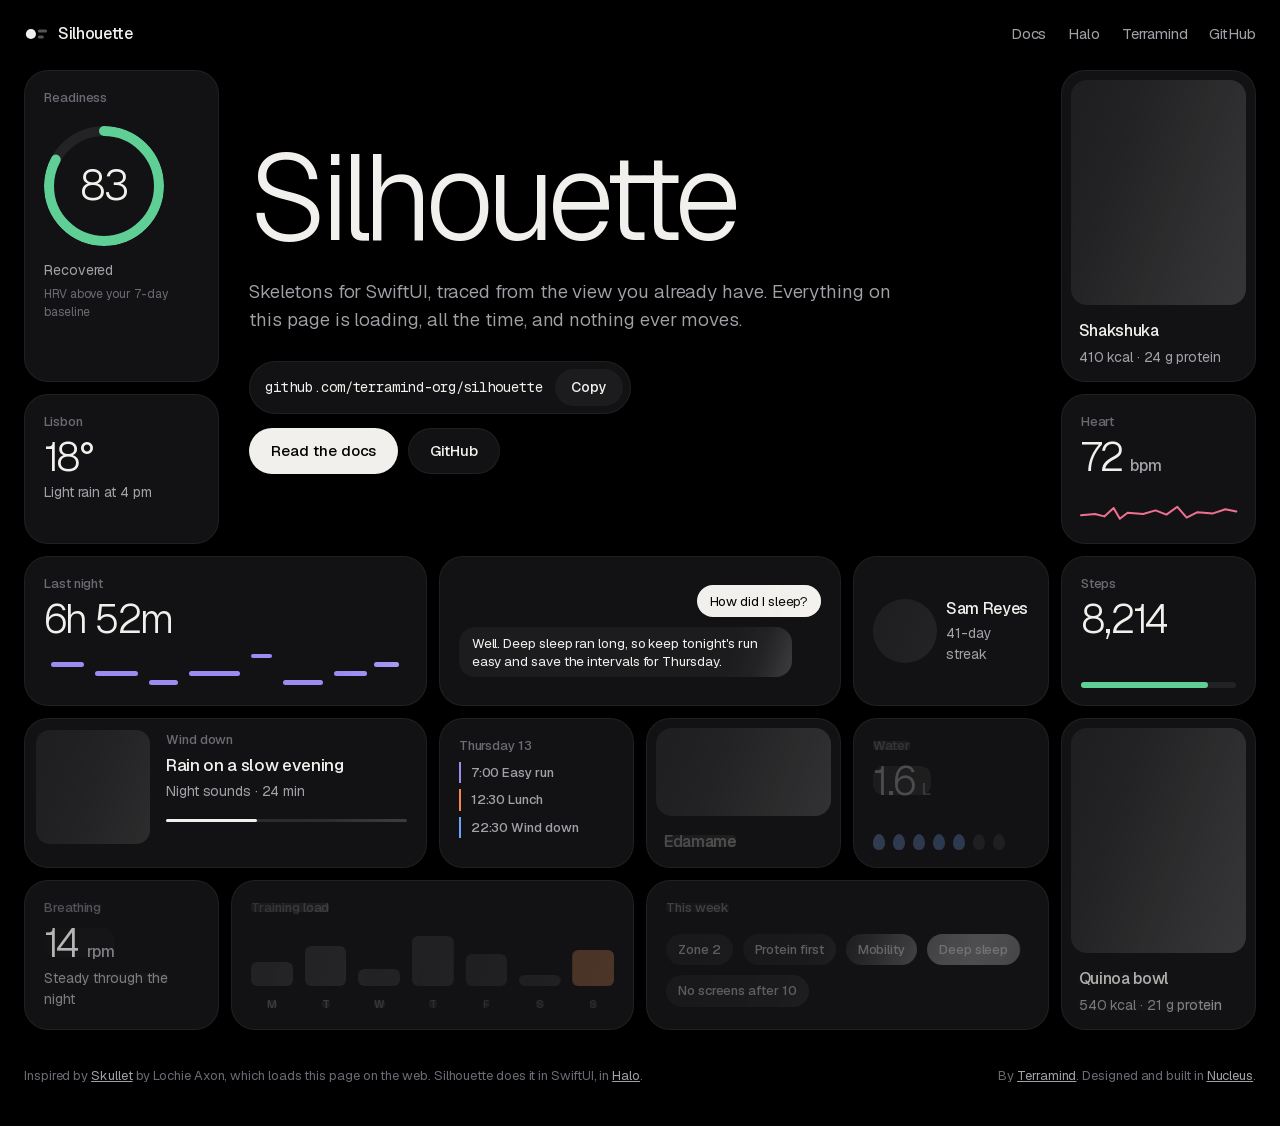
==== commit 6a33a00e: "fix(site): name answer-engine crawlers, add structured data, tighten docs title An SEO/answer-engine" ====
--- a/docs/index.html
+++ b/docs/index.html
@@ -4,7 +4,7 @@
   <meta charset="utf-8">
   <meta name="viewport" content="width=device-width, initial-scale=1">
   <title>Silhouette: skeleton loading states for SwiftUI</title>
-  <meta name="description" content="Silhouette draws a skeleton of exactly what is about to load in your SwiftUI app, traced from your real layout, so nothing on the page moves when the data arrives.">
+  <meta name="description" content="Silhouette draws a skeleton of exactly what is about to load in your SwiftUI app, traced from your real layout, so nothing on the page moves when data arrives.">
   <meta name="theme-color" content="#000000">
   <meta name="color-scheme" content="dark">
   <link rel="canonical" href="https://silhouette.terramind.io/">
@@ -16,6 +16,8 @@
   <meta property="og:image" content="https://silhouette.terramind.io/assets/og.png">
   <meta name="twitter:card" content="summary_large_image">
   <script type="application/ld+json">{"@context":"https://schema.org","@type":"SoftwareSourceCode","name":"Silhouette","description":"Skeleton loading states for SwiftUI, traced from the view you already have.","url":"https://silhouette.terramind.io/","codeRepository":"https://github.com/terramind-org/silhouette","programmingLanguage":"Swift","runtimePlatform":"iOS","license":"https://opensource.org/licenses/MIT","author":{"@type":"Organization","name":"Terramind","url":"https://terramind.com"}}</script>
+  <script type="application/ld+json">{"@context":"https://schema.org","@type":"Organization","name":"Terramind","url":"https://terramind.com","sameAs":["https://github.com/terramind-org"]}</script>
+  <script type="application/ld+json">{"@context":"https://schema.org","@type":"WebSite","name":"Silhouette","url":"https://silhouette.terramind.io/","publisher":{"@type":"Organization","name":"Terramind","url":"https://terramind.com"}}</script>
   <link rel="alternate" type="text/plain" title="llms.txt" href="llms.txt">
   <link rel="icon" href="assets/mark.svg" type="image/svg+xml">
   <link rel="preload" href="assets/fonts/geist.woff2" as="font" type="font/woff2" crossorigin>
